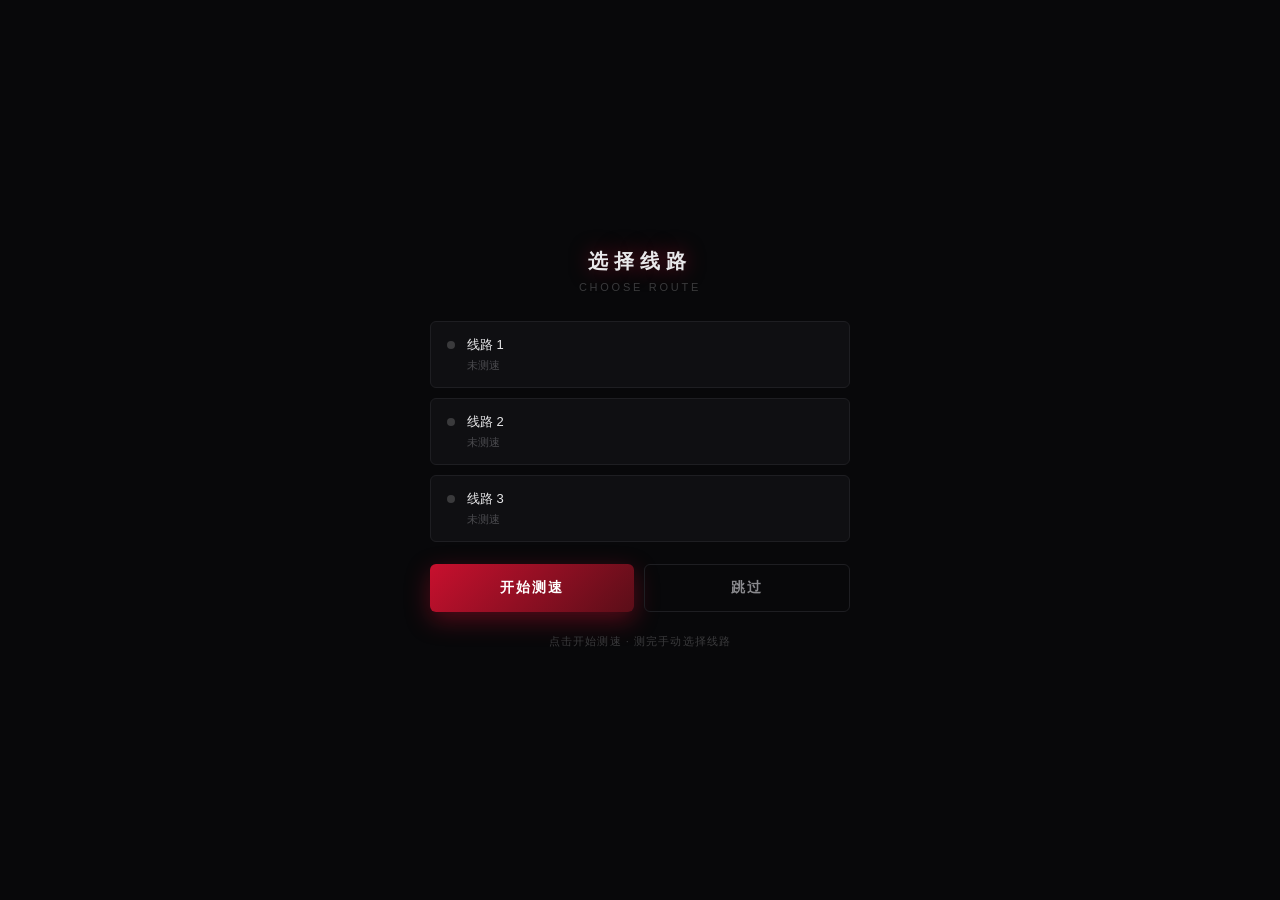
==== index.html @ bed987ab "fix: 免责声明支持不再提示" ====
<!DOCTYPE html>
<html lang="zh-CN">
<head>
<meta charset="UTF-8">
<meta name="viewport" content="width=device-width, initial-scale=1.0, viewport-fit=cover">
<meta name="theme-color" content="#08080a">
<title>逃离程丽 · 选择线路</title>
<style>
*{margin:0;padding:0;box-sizing:border-box}
body{
  background:#08080a;color:#e8e8ea;
  font-family:-apple-system,"PingFang SC","Noto Sans SC",sans-serif;
  display:flex;align-items:center;justify-content:center;
  min-height:100vh;padding:24px;
}
.box{max-width:420px;width:100%}
h1{
  font-size:20px;font-weight:900;letter-spacing:.3em;
  color:#e8e8ea;margin:0 0 6px;text-align:center;
  text-shadow:0 0 20px rgba(200,16,46,.5);
}
.sub{font-size:11px;color:#3a3a3c;letter-spacing:.25em;margin:0 0 28px;text-align:center}
.row{
  display:flex;align-items:flex-start;gap:12px;
  margin:10px 0;padding:14px 16px;
  background:#0f0f12;border:1px solid #1e1e22;border-radius:6px;
  cursor:pointer;transition:border-color .25s,background .25s;
}
.row:hover{border-color:rgba(200,16,46,.5);background:#150608}
.row.best{border-color:#2f8f5b;background:rgba(47,143,91,.08)}
.row.bad{opacity:.4}
.dot{width:8px;height:8px;border-radius:50%;background:#3a3a3c;flex:none;margin-top:5px;transition:background .3s}
.dot.ok{background:#2f8f5b;box-shadow:0 0 8px rgba(47,143,91,.6)}
.dot.bad{background:#c8102e}
.dot.test{background:#c8102e;animation:blink .5s infinite}
@keyframes blink{50%{opacity:.2}}
.name{flex:1;text-align:left;font-size:13px;color:#e8e8ea}
.meta{font-size:11px;color:#4a4a4e;margin-top:4px;font-variant-numeric:tabular-nums}
.acts{display:flex;gap:10px;margin-top:22px}
button{
  flex:1;padding:14px;border-radius:6px;
  font-size:14px;font-weight:800;letter-spacing:.15em;
  cursor:pointer;border:none;transition:all .2s;
}
#btnTest{
  background:linear-gradient(135deg,#c8102e,#5a0e18);
  color:#fff;box-shadow:0 8px 24px rgba(200,16,46,.4);
}
#btnTest:disabled{opacity:.4;cursor:not-allowed}
#btnSkip{
  background:transparent;color:#8a8a8e;
  border:1px solid #1e1e22;
}
.tip{
  margin-top:20px;font-size:11px;color:#3a3a3c;
  text-align:center;letter-spacing:.1em;line-height:1.8;
}
</style>
</head>
<body>
<div class="box">
  <h1>选择线路</h1>
  <p class="sub">CHOOSE ROUTE</p>
  <div id="list">
    <div class="row" data-idx="0">
      <span class="dot"></span>
      <div style="flex:1">
        <div class="name">线路 1</div>
        <div class="meta">未测速</div>
      </div>
    </div>
    <div class="row" data-idx="1">
      <span class="dot"></span>
      <div style="flex:1">
        <div class="name">线路 2</div>
        <div class="meta">未测速</div>
      </div>
    </div>
    <div class="row" data-idx="2">
      <span class="dot"></span>
      <div style="flex:1">
        <div class="name">线路 3</div>
        <div class="meta">未测速</div>
      </div>
    </div>
  </div>

  <div class="acts">
    <button id="btnTest">开始测速</button>
    <button id="btnSkip">跳过</button>
  </div>

  <p class="tip">点击开始测速 · 测完手动选择线路</p>
</div>

<script>
(function(){
  var TARGETS = [
    { name: "线路 1", url: "https://chengli.dpdns.org" },
    { name: "线路 2", url: "https://escape-chengli.pages.dev" },
    { name: "线路 3", url: "https://692265791.github.io/escape-chengli" }
  ];

  /* 已选过直接跳 */
  try {
    var p = new URLSearchParams(location.search);
    if (p.get("direct") === "1"){ location.replace("home.html"); return; }
  } catch(e){}

  var rows = document.querySelectorAll(".row");
  var btnTest = document.getElementById("btnTest");
  var btnSkip = document.getElementById("btnSkip");

  /* 点行跳转 */
  rows.forEach(function(row){
    row.addEventListener("click", function(){
      var idx = parseInt(row.dataset.idx, 10);
      var t = TARGETS[idx];
      if (t) go(t.url);
    });
  });

  function go(url){
    url += (url.indexOf("?") === -1 ? "?" : "&") + "direct=1";
    location.replace(url);
  }

  btnSkip.addEventListener("click", function(){
    go(TARGETS[0].url);
  });

  /* 单次测速：用 favicon 加载时间 */
  function ping(t, i, cb){
    var start = Date.now();
    var img = new Image();
    var fin = false;
    function done_(ok){
      if (fin) return; fin = true;
      var ms = Date.now() - start;
      cb(ok ? ms : 99999);
    }
    img.onload = function(){ done_(true); };
    img.onerror = function(){ done_(true); };   /* 能连上就算成功 */
    setTimeout(function(){ done_(false); }, 4000);
    img.src = t.url + "/favicon.ico?t=" + Date.now() + "_" + i;
  }

  btnTest.addEventListener("click", function(){
    btnTest.disabled = true;
    btnTest.textContent = "测速中…";

    rows.forEach(function(row){
      row.classList.remove("best", "bad");
      row.querySelector(".dot").className = "dot test";
      row.querySelector(".meta").textContent = "测速中…";
    });

    var results = [];
    var done = 0;
    var bestMs = 99999;
    var bestIdx = -1;

    TARGETS.forEach(function(t, i){
      ping(t, i, function(ms){
        results.push({ idx: i, ms: ms });
        done++;
        var row = rows[i];
        var dot = row.querySelector(".dot");
        var meta = row.querySelector(".meta");

        if (ms >= 99999){
          dot.className = "dot bad";
          meta.textContent = "超时";
          row.classList.add("bad");
        } else {
          dot.className = "dot ok";
          meta.textContent = ms + " ms";
          if (ms < bestMs){ bestMs = ms; bestIdx = i; }
        }

        if (done === TARGETS.length){
          if (bestIdx >= 0){
            rows[bestIdx].classList.add("best");
            btnTest.textContent = "去 " + TARGETS[bestIdx].name;
            btnTest.disabled = false;
            btnTest.onclick = function(){ go(TARGETS[bestIdx].url); };
          } else {
            btnTest.textContent = "全部超时";
            btnTest.disabled = false;
            btnTest.onclick = function(){ go(TARGETS[0].url); };
          }
        }
      });
    });
  });
})();
</script>
<script>
(function(){
  var btn = document.getElementById("btnStart");
  if (!btn) return;
  btn.addEventListener("click", function(e){
    e.preventDefault();
    var skip = false;
    try { skip = localStorage.getItem("ec_skip_disclaimer") === "1"; } catch(e){}
    if (skip) location.href = "loading.html?ch=ch1";
    else location.href = "disclaimer.html";
  });
})();
</script>

</body>
</html>
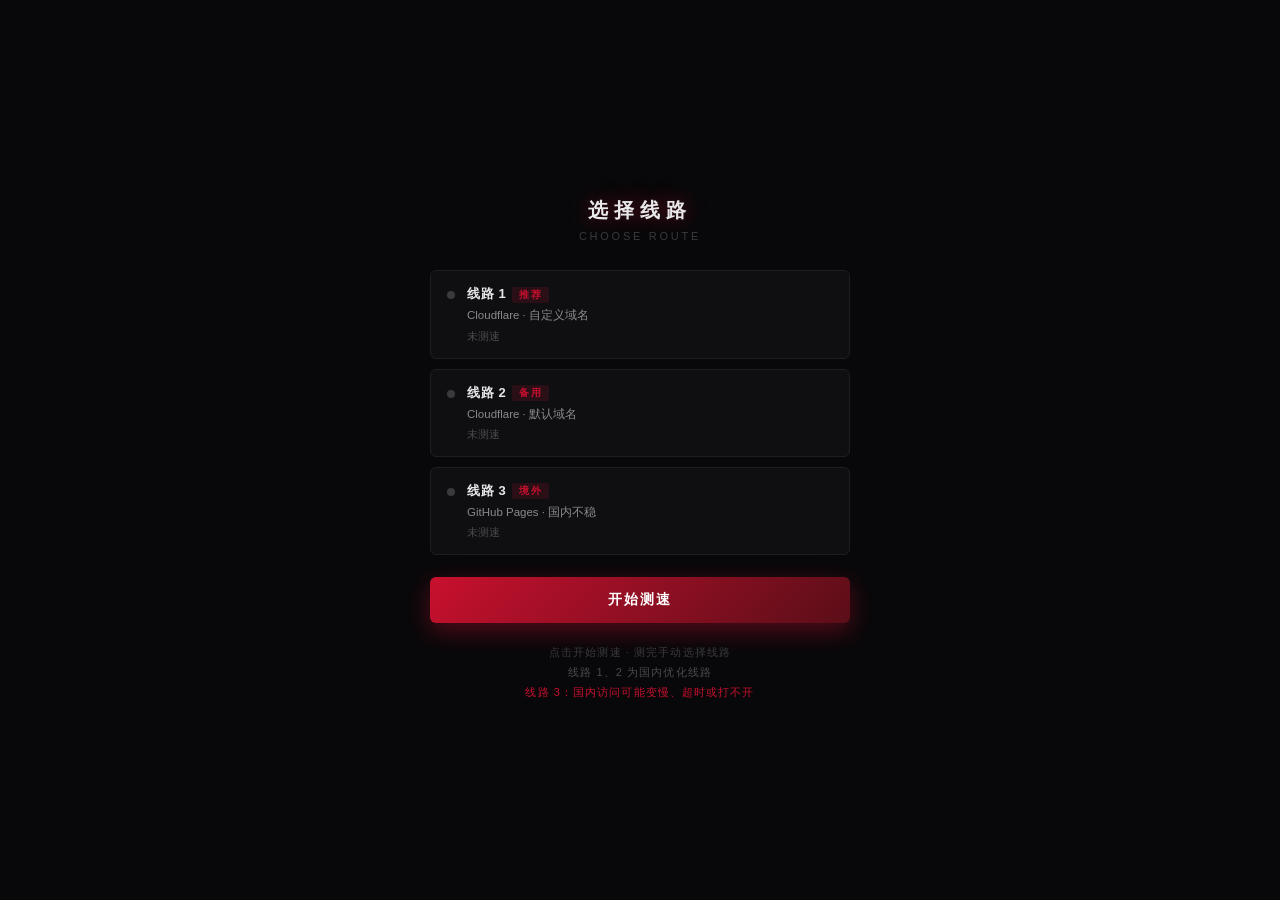
==== commit 3cfcc694: "v3.0: 第十章 + 弹力球 + 主页重构 + 调试面板" ====
--- a/index.html
+++ b/index.html
@@ -2,6 +2,8 @@
 <html lang="zh-CN">
 <head>
 <meta charset="UTF-8">
+<meta name="color-scheme" content="dark only">
+<meta name="theme-color" content="#08080a">
 <meta name="viewport" content="width=device-width, initial-scale=1.0, viewport-fit=cover">
 <meta name="theme-color" content="#08080a">
 <title>逃离程丽 · 选择线路</title>
@@ -28,14 +30,21 @@
 }
 .row:hover{border-color:rgba(200,16,46,.5);background:#150608}
 .row.best{border-color:#2f8f5b;background:rgba(47,143,91,.08)}
-.row.bad{opacity:.4}
-.dot{width:8px;height:8px;border-radius:50%;background:#3a3a3c;flex:none;margin-top:5px;transition:background .3s}
+.row.bad{opacity:.5}
+.dot{width:8px;height:8px;border-radius:50%;background:#3a3a3c;flex:none;margin-top:6px;transition:background .3s}
 .dot.ok{background:#2f8f5b;box-shadow:0 0 8px rgba(47,143,91,.6)}
 .dot.bad{background:#c8102e}
 .dot.test{background:#c8102e;animation:blink .5s infinite}
 @keyframes blink{50%{opacity:.2}}
-.name{flex:1;text-align:left;font-size:13px;color:#e8e8ea}
+.name{font-size:13px;color:#e8e8ea;font-weight:700;letter-spacing:.05em}
+.desc{font-size:11.5px;color:#8a8a8e;margin-top:4px;line-height:1.5}
 .meta{font-size:11px;color:#4a4a4e;margin-top:4px;font-variant-numeric:tabular-nums}
+.tag{
+  display:inline-block;font-size:10px;font-weight:800;
+  padding:1px 7px;border-radius:2px;letter-spacing:.15em;
+  background:rgba(200,16,46,.15);color:#c8102e;
+  margin-left:6px;vertical-align:middle;
+}
 .acts{display:flex;gap:10px;margin-top:22px}
 button{
   flex:1;padding:14px;border-radius:6px;
@@ -47,10 +56,6 @@
   color:#fff;box-shadow:0 8px 24px rgba(200,16,46,.4);
 }
 #btnTest:disabled{opacity:.4;cursor:not-allowed}
-#btnSkip{
-  background:transparent;color:#8a8a8e;
-  border:1px solid #1e1e22;
-}
 .tip{
   margin-top:20px;font-size:11px;color:#3a3a3c;
   text-align:center;letter-spacing:.1em;line-height:1.8;
@@ -61,25 +66,29 @@
 <div class="box">
   <h1>选择线路</h1>
   <p class="sub">CHOOSE ROUTE</p>
+
   <div id="list">
     <div class="row" data-idx="0">
       <span class="dot"></span>
       <div style="flex:1">
-        <div class="name">线路 1</div>
+        <div class="name">线路 1<span class="tag">推荐</span></div>
+        <div class="desc">Cloudflare · 自定义域名</div>
         <div class="meta">未测速</div>
       </div>
     </div>
     <div class="row" data-idx="1">
       <span class="dot"></span>
       <div style="flex:1">
-        <div class="name">线路 2</div>
+        <div class="name">线路 2<span class="tag">备用</span></div>
+        <div class="desc">Cloudflare · 默认域名</div>
         <div class="meta">未测速</div>
       </div>
     </div>
     <div class="row" data-idx="2">
       <span class="dot"></span>
       <div style="flex:1">
-        <div class="name">线路 3</div>
+        <div class="name">线路 3<span class="tag">境外</span></div>
+        <div class="desc">GitHub Pages · 国内不稳</div>
         <div class="meta">未测速</div>
       </div>
     </div>
@@ -87,10 +96,13 @@
 
   <div class="acts">
     <button id="btnTest">开始测速</button>
-    <button id="btnSkip">跳过</button>
   </div>
 
-  <p class="tip">点击开始测速 · 测完手动选择线路</p>
+  <p class="tip">
+    点击开始测速 · 测完手动选择线路<br>
+    <span style="color:#4a4a4e">线路 1、2 为国内优化线路</span><br>
+    <span style="color:#c8102e">线路 3：国内访问可能变慢、超时或打不开</span>
+  </p>
 </div>
 
 <script>
@@ -109,7 +121,6 @@
 
   var rows = document.querySelectorAll(".row");
   var btnTest = document.getElementById("btnTest");
-  var btnSkip = document.getElementById("btnSkip");
 
   /* 点行跳转 */
   rows.forEach(function(row){
@@ -125,22 +136,17 @@
     location.replace(url);
   }
 
-  btnSkip.addEventListener("click", function(){
-    go(TARGETS[0].url);
-  });
-
-  /* 单次测速：用 favicon 加载时间 */
+  /* 单次测速：favicon 加载时间 */
   function ping(t, i, cb){
     var start = Date.now();
     var img = new Image();
     var fin = false;
     function done_(ok){
       if (fin) return; fin = true;
-      var ms = Date.now() - start;
-      cb(ok ? ms : 99999);
+      cb(ok ? (Date.now() - start) : 99999);
     }
     img.onload = function(){ done_(true); };
-    img.onerror = function(){ done_(true); };   /* 能连上就算成功 */
+    img.onerror = function(){ done_(true); };
     setTimeout(function(){ done_(false); }, 4000);
     img.src = t.url + "/favicon.ico?t=" + Date.now() + "_" + i;
   }
@@ -155,14 +161,26 @@
       row.querySelector(".meta").textContent = "测速中…";
     });
 
-    var results = [];
     var done = 0;
     var bestMs = 99999;
     var bestIdx = -1;
 
+    function checkDone(){
+      if (done < TARGETS.length) return;
+      if (bestIdx >= 0){
+        rows[bestIdx].classList.add("best");
+        btnTest.textContent = "去 " + TARGETS[bestIdx].name;
+        btnTest.disabled = false;
+        btnTest.onclick = function(){ go(TARGETS[bestIdx].url); };
+      } else {
+        btnTest.textContent = "全部超时";
+        btnTest.disabled = false;
+        btnTest.onclick = function(){ go(TARGETS[0].url); };
+      }
+    }
+
     TARGETS.forEach(function(t, i){
       ping(t, i, function(ms){
-        results.push({ idx: i, ms: ms });
         done++;
         var row = rows[i];
         var dot = row.querySelector(".dot");
@@ -175,39 +193,14 @@
         } else {
           dot.className = "dot ok";
           meta.textContent = ms + " ms";
-          if (ms < bestMs){ bestMs = ms; bestIdx = i; }
+          /* 线路 3 不参与推荐 */
+          if (i !== 2 && ms < bestMs){ bestMs = ms; bestIdx = i; }
         }
-
-        if (done === TARGETS.length){
-          if (bestIdx >= 0){
-            rows[bestIdx].classList.add("best");
-            btnTest.textContent = "去 " + TARGETS[bestIdx].name;
-            btnTest.disabled = false;
-            btnTest.onclick = function(){ go(TARGETS[bestIdx].url); };
-          } else {
-            btnTest.textContent = "全部超时";
-            btnTest.disabled = false;
-            btnTest.onclick = function(){ go(TARGETS[0].url); };
-          }
-        }
+        checkDone();
       });
     });
   });
 })();
 </script>
-<script>
-(function(){
-  var btn = document.getElementById("btnStart");
-  if (!btn) return;
-  btn.addEventListener("click", function(e){
-    e.preventDefault();
-    var skip = false;
-    try { skip = localStorage.getItem("ec_skip_disclaimer") === "1"; } catch(e){}
-    if (skip) location.href = "loading.html?ch=ch1";
-    else location.href = "disclaimer.html";
-  });
-})();
-</script>
-
 </body>
 </html>
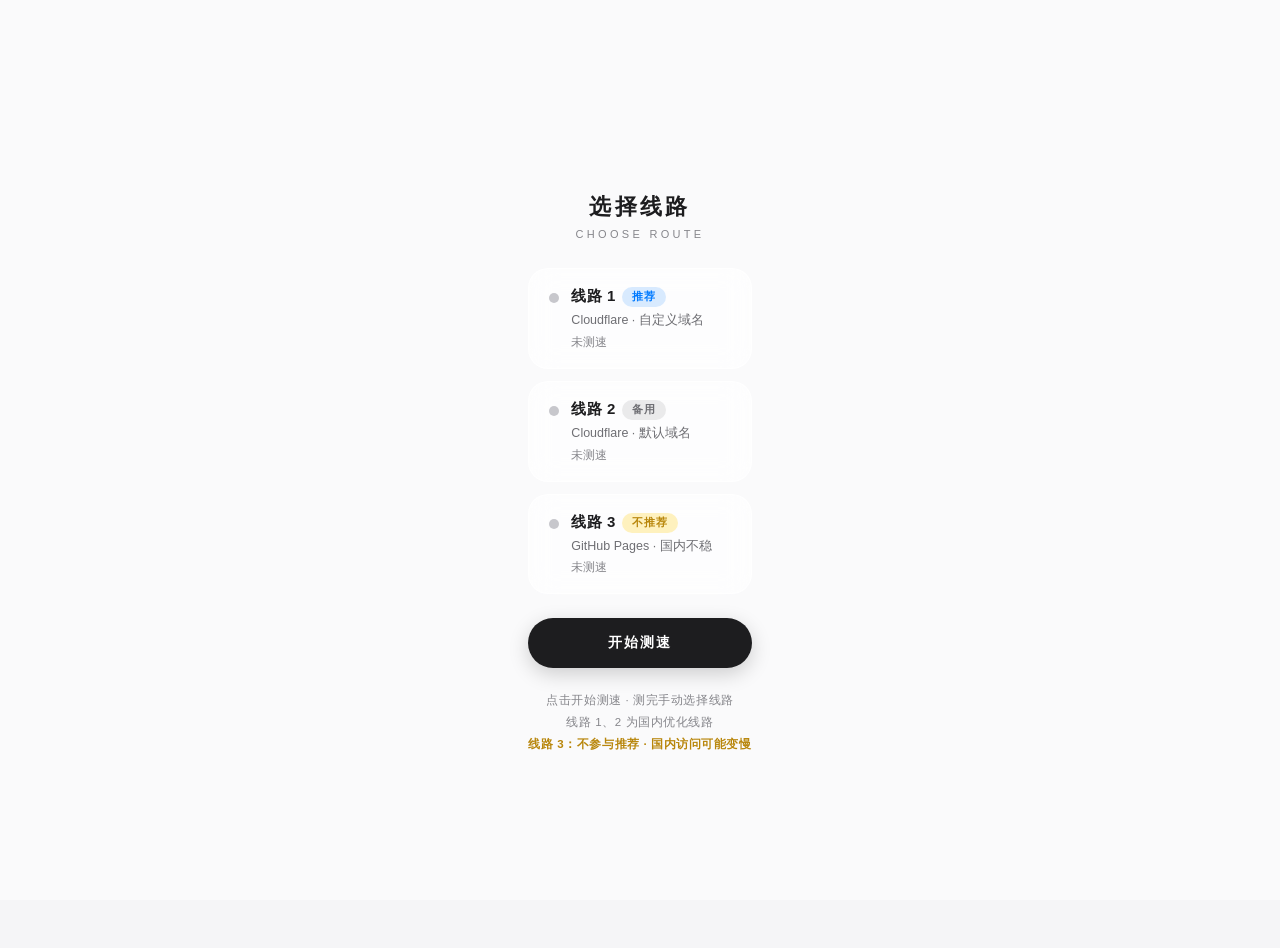
==== commit f3063793: "feat: 测速页二次元化 + 线路3不参与推荐 + 标签黄色" ====
--- a/index.html
+++ b/index.html
@@ -2,63 +2,128 @@
 <html lang="zh-CN">
 <head>
 <meta charset="UTF-8">
-<meta name="color-scheme" content="dark only">
-<meta name="theme-color" content="#08080a">
+<meta name="theme-color" content="#f5f5f7">
 <meta name="viewport" content="width=device-width, initial-scale=1.0, viewport-fit=cover">
-<meta name="theme-color" content="#08080a">
 <title>逃离程丽 · 选择线路</title>
 <style>
-*{margin:0;padding:0;box-sizing:border-box}
-body{
-  background:#08080a;color:#e8e8ea;
+*{margin:0;padding:0;box-sizing:border-box;-webkit-tap-highlight-color:transparent!important}
+html,body{
+  background:#f5f5f7;color:#1d1d1f;
   font-family:-apple-system,"PingFang SC","Noto Sans SC",sans-serif;
   display:flex;align-items:center;justify-content:center;
   min-height:100vh;padding:24px;
-}
-.box{max-width:420px;width:100%}
+  -webkit-tap-highlight-color:transparent!important;
+}
+/* 二次元壁纸层 */
+body::before{
+  content:"";position:fixed;inset:0;z-index:0;
+  background-image:var(--anime-bg, none);
+  background-size:cover;background-position:center;
+  background-attachment:fixed;
+}
+body::after{
+  content:"";position:fixed;inset:0;z-index:0;pointer-events:none;
+  background:rgba(255,255,255,.55);
+}
+
+.box{
+  position:relative;z-index:2;
+  max-width:420px;width:100%;
+}
+
 h1{
-  font-size:20px;font-weight:900;letter-spacing:.3em;
-  color:#e8e8ea;margin:0 0 6px;text-align:center;
-  text-shadow:0 0 20px rgba(200,16,46,.5);
-}
-.sub{font-size:11px;color:#3a3a3c;letter-spacing:.25em;margin:0 0 28px;text-align:center}
+  font-size:22px;font-weight:800;letter-spacing:.15em;
+  color:#1d1d1f;margin:0 0 6px;text-align:center;
+  text-shadow:0 2px 12px rgba(255,255,255,.8);
+}
+.sub{
+  font-size:11px;color:#86868b;letter-spacing:.3em;
+  margin:0 0 28px;text-align:center;
+}
+
 .row{
   display:flex;align-items:flex-start;gap:12px;
-  margin:10px 0;padding:14px 16px;
-  background:#0f0f12;border:1px solid #1e1e22;border-radius:6px;
-  cursor:pointer;transition:border-color .25s,background .25s;
-}
-.row:hover{border-color:rgba(200,16,46,.5);background:#150608}
-.row.best{border-color:#2f8f5b;background:rgba(47,143,91,.08)}
+  margin:12px 0;padding:18px 20px;
+  background:rgba(255,255,255,.65);
+  border:1px solid rgba(255,255,255,.7);
+  border-radius:20px;
+  backdrop-filter:blur(14px) saturate(160%);
+  -webkit-backdrop-filter:blur(14px) saturate(160%);
+  cursor:pointer;
+  transition:transform .25s cubic-bezier(.16,1,.3,1),
+             border-color .25s, background .25s, box-shadow .25s;
+}
+.row:hover{
+  border-color:rgba(255,255,255,.9);
+  background:rgba(255,255,255,.8);
+  transform:translateY(-3px);
+  box-shadow:0 10px 30px rgba(0,0,0,.08);
+}
+.row.best{
+  border-color:#34c759;
+  background:rgba(52,199,89,.12);
+}
 .row.bad{opacity:.5}
-.dot{width:8px;height:8px;border-radius:50%;background:#3a3a3c;flex:none;margin-top:6px;transition:background .3s}
-.dot.ok{background:#2f8f5b;box-shadow:0 0 8px rgba(47,143,91,.6)}
-.dot.bad{background:#c8102e}
-.dot.test{background:#c8102e;animation:blink .5s infinite}
+
+/* 状态点 */
+.dot{
+  width:10px;height:10px;border-radius:50%;
+  background:#c7c7cc;flex:none;margin-top:6px;
+  transition:background .3s;
+}
+.dot.ok{background:#34c759;box-shadow:0 0 10px rgba(52,199,89,.6)}
+.dot.bad{background:#ff3b30}
+.dot.test{background:#ff9500;animation:blink .5s infinite}
 @keyframes blink{50%{opacity:.2}}
-.name{font-size:13px;color:#e8e8ea;font-weight:700;letter-spacing:.05em}
-.desc{font-size:11.5px;color:#8a8a8e;margin-top:4px;line-height:1.5}
-.meta{font-size:11px;color:#4a4a4e;margin-top:4px;font-variant-numeric:tabular-nums}
+
+.name{
+  font-size:15px;color:#1d1d1f;font-weight:700;
+  letter-spacing:.03em;
+}
+.desc{font-size:12.5px;color:#6e6e73;margin-top:4px;line-height:1.5}
+.meta{font-size:11.5px;color:#86868b;margin-top:5px;font-variant-numeric:tabular-nums}
+
+/* 标签 */
 .tag{
-  display:inline-block;font-size:10px;font-weight:800;
-  padding:1px 7px;border-radius:2px;letter-spacing:.15em;
-  background:rgba(200,16,46,.15);color:#c8102e;
+  display:inline-block;font-size:10.5px;font-weight:800;
+  padding:3px 10px;border-radius:999px;
+  letter-spacing:.12em;
   margin-left:6px;vertical-align:middle;
 }
-.acts{display:flex;gap:10px;margin-top:22px}
+.tag-blue{background:rgba(0,122,255,.15);color:#007aff}
+.tag-gray{background:rgba(120,120,128,.15);color:#6e6e73}
+.tag-yellow{background:rgba(255,204,0,.25);color:#b8860b}
+
+.acts{display:flex;gap:10px;margin-top:24px}
 button{
-  flex:1;padding:14px;border-radius:6px;
-  font-size:14px;font-weight:800;letter-spacing:.15em;
+  flex:1;padding:16px;border-radius:999px;
+  font-size:14px;font-weight:700;letter-spacing:.15em;
   cursor:pointer;border:none;transition:all .2s;
 }
 #btnTest{
-  background:linear-gradient(135deg,#c8102e,#5a0e18);
-  color:#fff;box-shadow:0 8px 24px rgba(200,16,46,.4);
+  background:#1d1d1f;color:#fff;
+  box-shadow:0 6px 20px rgba(0,0,0,.18);
+}
+#btnTest:hover:not(:disabled){
+  background:#333;
+  transform:translateY(-2px);
+  box-shadow:0 10px 28px rgba(0,0,0,.22);
 }
 #btnTest:disabled{opacity:.4;cursor:not-allowed}
+
 .tip{
-  margin-top:20px;font-size:11px;color:#3a3a3c;
-  text-align:center;letter-spacing:.1em;line-height:1.8;
+  margin-top:22px;font-size:11.5px;color:#86868b;
+  text-align:center;letter-spacing:.05em;line-height:1.9;
+}
+.tip .warn{color:#b8860b;font-weight:700}
+
+/* 低端机 / 小屏：关毛玻璃 */
+@media (max-width: 480px), (prefers-reduced-motion: reduce){
+  .row{
+    backdrop-filter:none;
+    -webkit-backdrop-filter:none;
+    background:rgba(255,255,255,.9);
+  }
 }
 </style>
 </head>
@@ -71,7 +136,7 @@
     <div class="row" data-idx="0">
       <span class="dot"></span>
       <div style="flex:1">
-        <div class="name">线路 1<span class="tag">推荐</span></div>
+        <div class="name">线路 1<span class="tag tag-blue">推荐</span></div>
         <div class="desc">Cloudflare · 自定义域名</div>
         <div class="meta">未测速</div>
       </div>
@@ -79,7 +144,7 @@
     <div class="row" data-idx="1">
       <span class="dot"></span>
       <div style="flex:1">
-        <div class="name">线路 2<span class="tag">备用</span></div>
+        <div class="name">线路 2<span class="tag tag-gray">备用</span></div>
         <div class="desc">Cloudflare · 默认域名</div>
         <div class="meta">未测速</div>
       </div>
@@ -87,7 +152,7 @@
     <div class="row" data-idx="2">
       <span class="dot"></span>
       <div style="flex:1">
-        <div class="name">线路 3<span class="tag">境外</span></div>
+        <div class="name">线路 3<span class="tag tag-yellow">不推荐</span></div>
         <div class="desc">GitHub Pages · 国内不稳</div>
         <div class="meta">未测速</div>
       </div>
@@ -100,13 +165,18 @@
 
   <p class="tip">
     点击开始测速 · 测完手动选择线路<br>
-    <span style="color:#4a4a4e">线路 1、2 为国内优化线路</span><br>
-    <span style="color:#c8102e">线路 3：国内访问可能变慢、超时或打不开</span>
+    线路 1、2 为国内优化线路<br>
+    <span class="warn">线路 3：不参与推荐 · 国内访问可能变慢</span>
   </p>
 </div>
 
 <script>
 (function(){
+  /* 随机二次元壁纸 */
+  var base = (window.innerWidth > window.innerHeight) ? "https://t.alcy.cc/pc" : "https://t.alcy.cc/mp";
+  var wallpaper = base + "?t=" + Date.now() + "_" + Math.random();
+  document.documentElement.style.setProperty("--anime-bg", "url('" + wallpaper + "')");
+
   var TARGETS = [
     { name: "线路 1", url: "https://chengli.dpdns.org" },
     { name: "线路 2", url: "https://escape-chengli.pages.dev" },
@@ -136,19 +206,29 @@
     location.replace(url);
   }
 
-  /* 单次测速：favicon 加载时间 */
+  /* 测速：用 <img> 加载小图 */
+  var TEST_IMG = "/static/test-speed.png";
+
   function ping(t, i, cb){
     var start = Date.now();
     var img = new Image();
     var fin = false;
-    function done_(ok){
+    var timer = setTimeout(function(){
       if (fin) return; fin = true;
-      cb(ok ? (Date.now() - start) : 99999);
-    }
-    img.onload = function(){ done_(true); };
-    img.onerror = function(){ done_(true); };
-    setTimeout(function(){ done_(false); }, 4000);
-    img.src = t.url + "/favicon.ico?t=" + Date.now() + "_" + i;
+      cb({ ok: false, ms: 99999 });
+    }, 8000);
+
+    img.onload = function(){
+      if (fin) return; fin = true;
+      clearTimeout(timer);
+      cb({ ok: true, ms: Date.now() - start });
+    };
+    img.onerror = function(){
+      if (fin) return; fin = true;
+      clearTimeout(timer);
+      cb({ ok: false, ms: 99999 });
+    };
+    img.src = t.url + encodeURI(TEST_IMG) + "?t=" + Date.now() + "_" + i;
   }
 
   btnTest.addEventListener("click", function(){
@@ -180,21 +260,21 @@
     }
 
     TARGETS.forEach(function(t, i){
-      ping(t, i, function(ms){
+      ping(t, i, function(r){
         done++;
         var row = rows[i];
         var dot = row.querySelector(".dot");
         var meta = row.querySelector(".meta");
 
-        if (ms >= 99999){
+        if (!r.ok){
           dot.className = "dot bad";
           meta.textContent = "超时";
           row.classList.add("bad");
         } else {
           dot.className = "dot ok";
-          meta.textContent = ms + " ms";
-          /* 线路 3 不参与推荐 */
-          if (i !== 2 && ms < bestMs){ bestMs = ms; bestIdx = i; }
+          meta.textContent = r.ms + " ms";
+          /* ⭐ 线路 3（i===2）不参与推荐 */
+          if (i !== 2 && r.ms < bestMs){ bestMs = r.ms; bestIdx = i; }
         }
         checkDone();
       });
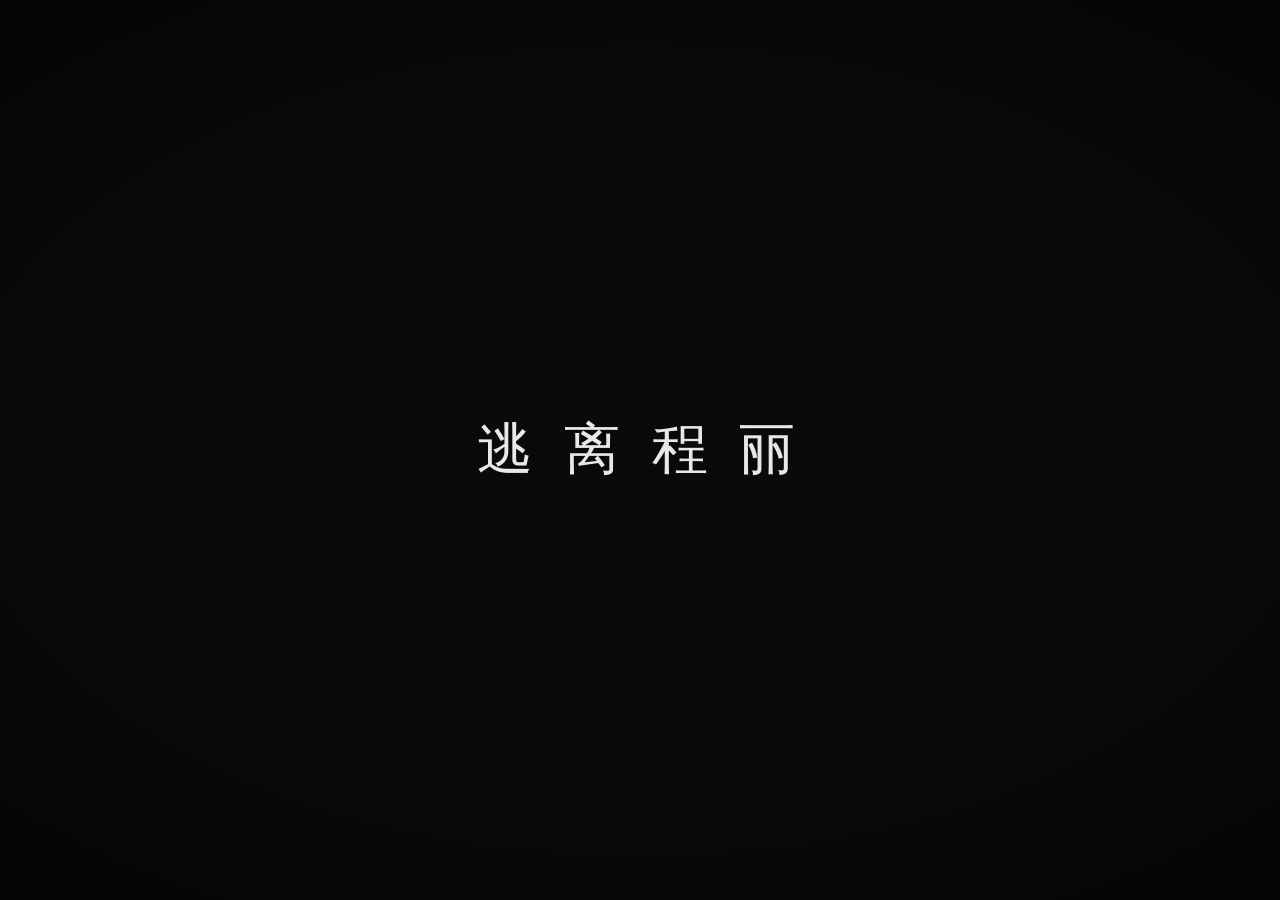
==== commit 40186222: "v4.0: 重构 UI + 作弊功能重做 【UI 重构】 - 全站改极简白黑风（去掉恐怖暗红调） - 主页 home.html：去除二次元壁纸，固定极简背景 - 游戏页 game.html：对话框、顶" ====
--- a/index.html
+++ b/index.html
@@ -2,285 +2,184 @@
 <html lang="zh-CN">
 <head>
 <meta charset="UTF-8">
-<meta name="theme-color" content="#f5f5f7">
+<meta name="theme-color" content="#0d0d0d">
 <meta name="viewport" content="width=device-width, initial-scale=1.0, viewport-fit=cover">
-<title>逃离程丽 · 选择线路</title>
+<meta http-equiv="Cache-Control" content="no-cache, no-store, must-revalidate">
+<title>逃离 程丽</title>
 <style>
 *{margin:0;padding:0;box-sizing:border-box;-webkit-tap-highlight-color:transparent!important}
 html,body{
-  background:#f5f5f7;color:#1d1d1f;
-  font-family:-apple-system,"PingFang SC","Noto Sans SC",sans-serif;
-  display:flex;align-items:center;justify-content:center;
-  min-height:100vh;padding:24px;
-  -webkit-tap-highlight-color:transparent!important;
+  background:#0a0a0a;color:#e8e8e8;
+  font-family:-apple-system,BlinkMacSystemFont,"PingFang SC","Microsoft YaHei","Noto Sans SC",sans-serif;
+  min-height:100vh;overflow:hidden;
+  -webkit-font-smoothing:antialiased;
 }
-/* 二次元壁纸层 */
-body::before{
-  content:"";position:fixed;inset:0;z-index:0;
-  background-image:var(--anime-bg, none);
-  background-size:cover;background-position:center;
-  background-attachment:fixed;
+.layer{position:fixed;inset:0;display:flex;align-items:center;justify-content:center;transition:opacity 1s cubic-bezier(.4,0,.2,1)}
+
+/* 扫描线 + 暗角 */
+.crt{position:fixed;inset:0;pointer-events:none;z-index:1}
+.crt::before{
+  content:"";position:absolute;inset:0;
+  background:repeating-linear-gradient(0deg,rgba(0,0,0,.35) 0px,rgba(0,0,0,.35) 1px,transparent 1px,transparent 5px);
+  opacity:.25;mix-blend-mode:multiply;
 }
-body::after{
-  content:"";position:fixed;inset:0;z-index:0;pointer-events:none;
-  background:rgba(255,255,255,.55);
+.crt::after{
+  content:"";position:absolute;inset:0;
+  background:radial-gradient(ellipse 95% 80% at 50% 50%,transparent 50%,rgba(0,0,0,.8) 100%);
 }
 
-.box{
-  position:relative;z-index:2;
-  max-width:420px;width:100%;
+/* 过场文字 */
+#intro{z-index:10}
+.intro-line{
+  position:absolute;text-align:center;padding:0 32px;
+  font-size:clamp(34px,9vw,56px);
+  font-weight:500;letter-spacing:.14em;
+  color:#e8e8e8;
+  opacity:0;transform:translateY(12px);
+  transition:opacity 1.4s cubic-bezier(.16,1,.3,1),transform 1.4s cubic-bezier(.16,1,.3,1);
+}
+.intro-line.show{opacity:1;transform:translateY(0)}
+.intro-line.out{opacity:0;transform:translateY(-8px)}
+.intro-line.small{
+  font-size:clamp(18px,5vw,26px);
+  font-weight:400;letter-spacing:.4em;
+  color:rgba(232,232,232,.8);
 }
 
-h1{
-  font-size:22px;font-weight:800;letter-spacing:.15em;
-  color:#1d1d1f;margin:0 0 6px;text-align:center;
-  text-shadow:0 2px 12px rgba(255,255,255,.8);
+/* 轻触进入 */
+#enter{z-index:20;opacity:0;pointer-events:none;transition:opacity 1.2s ease}
+#enter.show{opacity:1;pointer-events:auto;cursor:pointer}
+.enter-inner{text-align:center}
+.enter-text{
+  font-size:clamp(18px,5vw,24px);
+  letter-spacing:.5em;
+  color:rgba(232,232,232,.7);
+  animation:tapPulse 2s ease-in-out infinite;
 }
-.sub{
-  font-size:11px;color:#86868b;letter-spacing:.3em;
-  margin:0 0 28px;text-align:center;
+@keyframes tapPulse{
+  0%,100%{opacity:.55}
+  50%{opacity:1}
+}
+.enter-hint{
+  margin-top:16px;
+  font-size:13px;
+  letter-spacing:.3em;
+  color:rgba(232,232,232,.3);
 }
 
-.row{
-  display:flex;align-items:flex-start;gap:12px;
-  margin:12px 0;padding:18px 20px;
-  background:rgba(255,255,255,.65);
-  border:1px solid rgba(255,255,255,.7);
-  border-radius:20px;
-  backdrop-filter:blur(14px) saturate(160%);
-  -webkit-backdrop-filter:blur(14px) saturate(160%);
-  cursor:pointer;
-  transition:transform .25s cubic-bezier(.16,1,.3,1),
-             border-color .25s, background .25s, box-shadow .25s;
+/* 跳转淡出 */
+body.leaving{opacity:0;transition:opacity .6s ease}
+</style>
+
+<style>
+/* 新页面加载后，从 0 淡入到 1 */
+html {
+  opacity: 0;
+  transition: opacity .4s ease;
 }
-.row:hover{
-  border-color:rgba(255,255,255,.9);
-  background:rgba(255,255,255,.8);
-  transform:translateY(-3px);
-  box-shadow:0 10px 30px rgba(0,0,0,.08);
-}
-.row.best{
-  border-color:#34c759;
-  background:rgba(52,199,89,.12);
-}
-.row.bad{opacity:.5}
-
-/* 状态点 */
-.dot{
-  width:10px;height:10px;border-radius:50%;
-  background:#c7c7cc;flex:none;margin-top:6px;
-  transition:background .3s;
-}
-.dot.ok{background:#34c759;box-shadow:0 0 10px rgba(52,199,89,.6)}
-.dot.bad{background:#ff3b30}
-.dot.test{background:#ff9500;animation:blink .5s infinite}
-@keyframes blink{50%{opacity:.2}}
-
-.name{
-  font-size:15px;color:#1d1d1f;font-weight:700;
-  letter-spacing:.03em;
-}
-.desc{font-size:12.5px;color:#6e6e73;margin-top:4px;line-height:1.5}
-.meta{font-size:11.5px;color:#86868b;margin-top:5px;font-variant-numeric:tabular-nums}
-
-/* 标签 */
-.tag{
-  display:inline-block;font-size:10.5px;font-weight:800;
-  padding:3px 10px;border-radius:999px;
-  letter-spacing:.12em;
-  margin-left:6px;vertical-align:middle;
-}
-.tag-blue{background:rgba(0,122,255,.15);color:#007aff}
-.tag-gray{background:rgba(120,120,128,.15);color:#6e6e73}
-.tag-yellow{background:rgba(255,204,0,.25);color:#b8860b}
-
-.acts{display:flex;gap:10px;margin-top:24px}
-button{
-  flex:1;padding:16px;border-radius:999px;
-  font-size:14px;font-weight:700;letter-spacing:.15em;
-  cursor:pointer;border:none;transition:all .2s;
-}
-#btnTest{
-  background:#1d1d1f;color:#fff;
-  box-shadow:0 6px 20px rgba(0,0,0,.18);
-}
-#btnTest:hover:not(:disabled){
-  background:#333;
-  transform:translateY(-2px);
-  box-shadow:0 10px 28px rgba(0,0,0,.22);
-}
-#btnTest:disabled{opacity:.4;cursor:not-allowed}
-
-.tip{
-  margin-top:22px;font-size:11.5px;color:#86868b;
-  text-align:center;letter-spacing:.05em;line-height:1.9;
-}
-.tip .warn{color:#b8860b;font-weight:700}
-
-/* 低端机 / 小屏：关毛玻璃 */
-@media (max-width: 480px), (prefers-reduced-motion: reduce){
-  .row{
-    backdrop-filter:none;
-    -webkit-backdrop-filter:none;
-    background:rgba(255,255,255,.9);
-  }
+html.page-ready {
+  opacity: 1;
 }
 </style>
+<script>
+/* 页面一加载完，立刻淡入 */
+(function(){
+  function fadeIn(){
+    document.documentElement.classList.add("page-ready");
+  }
+  if (document.readyState === "loading") {
+    document.addEventListener("DOMContentLoaded", function(){
+      requestAnimationFrame(fadeIn);
+    });
+  } else {
+    requestAnimationFrame(fadeIn);
+  }
+})();
+</script>
+
+
+<script>
+/* 主动注销所有 Service Worker + 清缓存（确保永远最新） */
+if ("serviceWorker" in navigator) {
+  navigator.serviceWorker.getRegistrations().then(function(regs){
+    regs.forEach(function(r){ r.unregister(); });
+  });
+}
+if ("caches" in window) {
+  caches.keys().then(function(keys){
+    keys.forEach(function(k){ caches.delete(k); });
+  });
+}
+</script>
+
 </head>
 <body>
-<div class="box">
-  <h1>选择线路</h1>
-  <p class="sub">CHOOSE ROUTE</p>
 
-  <div id="list">
-    <div class="row" data-idx="0">
-      <span class="dot"></span>
-      <div style="flex:1">
-        <div class="name">线路 1<span class="tag tag-blue">推荐</span></div>
-        <div class="desc">Cloudflare · 自定义域名</div>
-        <div class="meta">未测速</div>
-      </div>
-    </div>
-    <div class="row" data-idx="1">
-      <span class="dot"></span>
-      <div style="flex:1">
-        <div class="name">线路 2<span class="tag tag-gray">备用</span></div>
-        <div class="desc">Cloudflare · 默认域名</div>
-        <div class="meta">未测速</div>
-      </div>
-    </div>
-    <div class="row" data-idx="2">
-      <span class="dot"></span>
-      <div style="flex:1">
-        <div class="name">线路 3<span class="tag tag-yellow">不推荐</span></div>
-        <div class="desc">GitHub Pages · 国内不稳</div>
-        <div class="meta">未测速</div>
-      </div>
-    </div>
+<div class="crt"></div>
+
+<!-- 阶段1：过场文字 -->
+<div class="layer" id="intro">
+  <div class="intro-line" id="t1">逃 离 程 丽</div>
+  <div class="intro-line small" id="t2">恐怖校园文字冒险</div>
+</div>
+
+<!-- 阶段2：轻触进入 -->
+<div class="layer" id="enter">
+  <div class="enter-inner">
+    <div class="enter-text">轻 触 进 入 主 页</div>
+    <div class="enter-hint">TAP TO ENTER</div>
   </div>
-
-  <div class="acts">
-    <button id="btnTest">开始测速</button>
-  </div>
-
-  <p class="tip">
-    点击开始测速 · 测完手动选择线路<br>
-    线路 1、2 为国内优化线路<br>
-    <span class="warn">线路 3：不参与推荐 · 国内访问可能变慢</span>
-  </p>
 </div>
 
 <script>
 (function(){
-  /* 随机二次元壁纸 */
-  var base = (window.innerWidth > window.innerHeight) ? "https://t.alcy.cc/pc" : "https://t.alcy.cc/mp";
-  var wallpaper = base + "?t=" + Date.now() + "_" + Math.random();
-  document.documentElement.style.setProperty("--anime-bg", "url('" + wallpaper + "')");
+  "use strict";
 
-  var TARGETS = [
-    { name: "线路 1", url: "https://chengli.dpdns.org" },
-    { name: "线路 2", url: "https://escape-chengli.pages.dev" },
-    { name: "线路 3", url: "https://692265791.github.io/escape-chengli" }
-  ];
+  function $(id){ return document.getElementById(id); }
 
-  /* 已选过直接跳 */
-  try {
-    var p = new URLSearchParams(location.search);
-    if (p.get("direct") === "1"){ location.replace("home.html"); return; }
-  } catch(e){}
+  function showLine(id, hold, done){
+    var el = $(id);
+    el.classList.remove("out");
+    el.classList.add("show");
+    setTimeout(function(){
+      el.classList.remove("show");
+      el.classList.add("out");
+      setTimeout(done, 1100);
+    }, hold);
+  }
 
-  var rows = document.querySelectorAll(".row");
-  var btnTest = document.getElementById("btnTest");
-
-  /* 点行跳转 */
-  rows.forEach(function(row){
-    row.addEventListener("click", function(){
-      var idx = parseInt(row.dataset.idx, 10);
-      var t = TARGETS[idx];
-      if (t) go(t.url);
+  /* 过场：两行文字，约 5 秒 */
+  showLine("t1", 1800, function(){
+    showLine("t2", 1600, function(){
+      setTimeout(function(){
+        $("intro").style.opacity = "0";
+        setTimeout(function(){
+          $("intro").style.display = "none";
+          $("enter").classList.add("show");
+        }, 800);
+      }, 300);
     });
   });
 
-  function go(url){
-    url += (url.indexOf("?") === -1 ? "?" : "&") + "direct=1";
-    location.replace(url);
+  /* 轻触进入 */
+  var entered = false;
+  function goHome(){
+    if (entered) return;
+    entered = true;
+    document.body.classList.add("leaving");
+    setTimeout(function(){ location.href = "home.html"; }, 650);
   }
 
-  /* 测速：用 <img> 加载小图 */
-  var TEST_IMG = "/static/test-speed.png";
+  $("enter").addEventListener("click", goHome);
+  $("enter").addEventListener("touchend", function(e){
+    e.preventDefault();
+    goHome();
+  }, { passive: false });
 
-  function ping(t, i, cb){
-    var start = Date.now();
-    var img = new Image();
-    var fin = false;
-    var timer = setTimeout(function(){
-      if (fin) return; fin = true;
-      cb({ ok: false, ms: 99999 });
-    }, 8000);
-
-    img.onload = function(){
-      if (fin) return; fin = true;
-      clearTimeout(timer);
-      cb({ ok: true, ms: Date.now() - start });
-    };
-    img.onerror = function(){
-      if (fin) return; fin = true;
-      clearTimeout(timer);
-      cb({ ok: false, ms: 99999 });
-    };
-    img.src = t.url + encodeURI(TEST_IMG) + "?t=" + Date.now() + "_" + i;
-  }
-
-  btnTest.addEventListener("click", function(){
-    btnTest.disabled = true;
-    btnTest.textContent = "测速中…";
-
-    rows.forEach(function(row){
-      row.classList.remove("best", "bad");
-      row.querySelector(".dot").className = "dot test";
-      row.querySelector(".meta").textContent = "测速中…";
-    });
-
-    var done = 0;
-    var bestMs = 99999;
-    var bestIdx = -1;
-
-    function checkDone(){
-      if (done < TARGETS.length) return;
-      if (bestIdx >= 0){
-        rows[bestIdx].classList.add("best");
-        btnTest.textContent = "去 " + TARGETS[bestIdx].name;
-        btnTest.disabled = false;
-        btnTest.onclick = function(){ go(TARGETS[bestIdx].url); };
-      } else {
-        btnTest.textContent = "全部超时";
-        btnTest.disabled = false;
-        btnTest.onclick = function(){ go(TARGETS[0].url); };
-      }
-    }
-
-    TARGETS.forEach(function(t, i){
-      ping(t, i, function(r){
-        done++;
-        var row = rows[i];
-        var dot = row.querySelector(".dot");
-        var meta = row.querySelector(".meta");
-
-        if (!r.ok){
-          dot.className = "dot bad";
-          meta.textContent = "超时";
-          row.classList.add("bad");
-        } else {
-          dot.className = "dot ok";
-          meta.textContent = r.ms + " ms";
-          /* ⭐ 线路 3（i===2）不参与推荐 */
-          if (i !== 2 && r.ms < bestMs){ bestMs = r.ms; bestIdx = i; }
-        }
-        checkDone();
-      });
-    });
-  });
 })();
 </script>
+
+
+
 </body>
 </html>
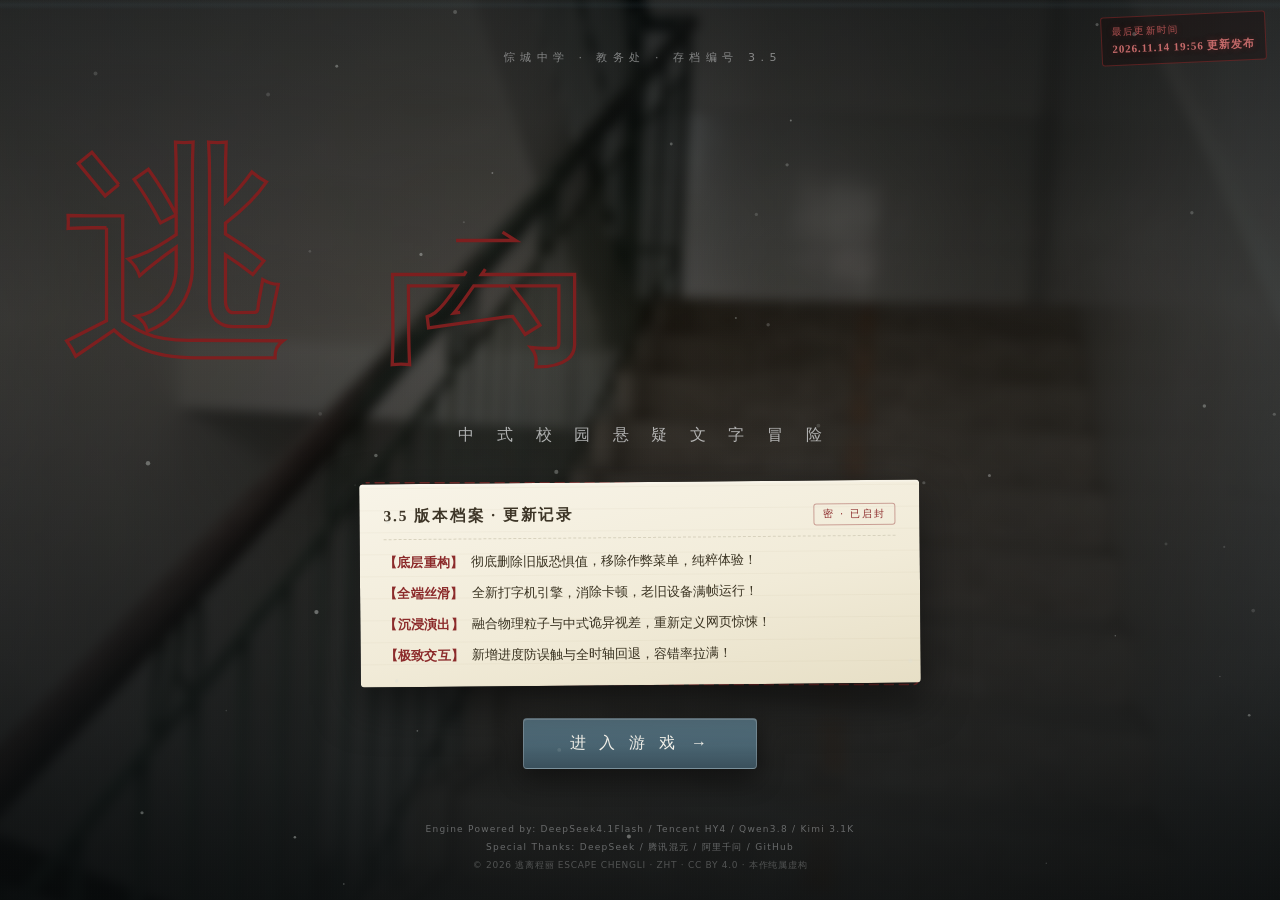
==== commit 5d8d46ca: "测试推送" ====
--- a/index.html
+++ b/index.html
@@ -2,184 +2,109 @@
 <html lang="zh-CN">
 <head>
 <meta charset="UTF-8">
-<meta name="theme-color" content="#0d0d0d">
+<meta name="theme-color" content="#0b0f11">
 <meta name="viewport" content="width=device-width, initial-scale=1.0, viewport-fit=cover">
 <meta http-equiv="Cache-Control" content="no-cache, no-store, must-revalidate">
-<title>逃离 程丽</title>
+<title>逃离 程丽 · 3.5</title>
+<link rel="stylesheet" href="static/css/index.css">
+
 <style>
-*{margin:0;padding:0;box-sizing:border-box;-webkit-tap-highlight-color:transparent!important}
-html,body{
-  background:#0a0a0a;color:#e8e8e8;
-  font-family:-apple-system,BlinkMacSystemFont,"PingFang SC","Microsoft YaHei","Noto Sans SC",sans-serif;
-  min-height:100vh;overflow:hidden;
-  -webkit-font-smoothing:antialiased;
-}
-.layer{position:fixed;inset:0;display:flex;align-items:center;justify-content:center;transition:opacity 1s cubic-bezier(.4,0,.2,1)}
-
-/* 扫描线 + 暗角 */
-.crt{position:fixed;inset:0;pointer-events:none;z-index:1}
-.crt::before{
-  content:"";position:absolute;inset:0;
-  background:repeating-linear-gradient(0deg,rgba(0,0,0,.35) 0px,rgba(0,0,0,.35) 1px,transparent 1px,transparent 5px);
-  opacity:.25;mix-blend-mode:multiply;
-}
-.crt::after{
-  content:"";position:absolute;inset:0;
-  background:radial-gradient(ellipse 95% 80% at 50% 50%,transparent 50%,rgba(0,0,0,.8) 100%);
-}
-
-/* 过场文字 */
-#intro{z-index:10}
-.intro-line{
-  position:absolute;text-align:center;padding:0 32px;
-  font-size:clamp(34px,9vw,56px);
-  font-weight:500;letter-spacing:.14em;
-  color:#e8e8e8;
-  opacity:0;transform:translateY(12px);
-  transition:opacity 1.4s cubic-bezier(.16,1,.3,1),transform 1.4s cubic-bezier(.16,1,.3,1);
-}
-.intro-line.show{opacity:1;transform:translateY(0)}
-.intro-line.out{opacity:0;transform:translateY(-8px)}
-.intro-line.small{
-  font-size:clamp(18px,5vw,26px);
-  font-weight:400;letter-spacing:.4em;
-  color:rgba(232,232,232,.8);
-}
-
-/* 轻触进入 */
-#enter{z-index:20;opacity:0;pointer-events:none;transition:opacity 1.2s ease}
-#enter.show{opacity:1;pointer-events:auto;cursor:pointer}
-.enter-inner{text-align:center}
-.enter-text{
-  font-size:clamp(18px,5vw,24px);
-  letter-spacing:.5em;
-  color:rgba(232,232,232,.7);
-  animation:tapPulse 2s ease-in-out infinite;
-}
-@keyframes tapPulse{
-  0%,100%{opacity:.55}
-  50%{opacity:1}
-}
-.enter-hint{
-  margin-top:16px;
-  font-size:13px;
-  letter-spacing:.3em;
-  color:rgba(232,232,232,.3);
-}
-
-/* 跳转淡出 */
-body.leaving{opacity:0;transition:opacity .6s ease}
+/* 页面加载淡入 */
+html{opacity:0;transition:opacity .6s ease}
+html.page-ready{opacity:1}
+/* 频闪遮罩 */
+#flickerOverlay{position:fixed;inset:0;z-index:500;pointer-events:none;opacity:0;transition:opacity 40ms linear}
+/* 扫描线（环境层） */
+.scanline-overlay{position:fixed;top:0;left:0;width:100%;height:10px;
+  background:linear-gradient(to bottom,transparent,rgba(74,101,114,.12),transparent);
+  animation:scan 8s linear infinite;pointer-events:none;z-index:600}
+@keyframes scan{0%{transform:translateY(-100%)}100%{transform:translateY(100%)}}
+@media (prefers-reduced-motion: reduce){.scanline-overlay{display:none}}
 </style>
 
-<style>
-/* 新页面加载后，从 0 淡入到 1 */
-html {
-  opacity: 0;
-  transition: opacity .4s ease;
-}
-html.page-ready {
-  opacity: 1;
-}
-</style>
 <script>
-/* 页面一加载完，立刻淡入 */
 (function(){
-  function fadeIn(){
-    document.documentElement.classList.add("page-ready");
-  }
+  function fadeIn(){ document.documentElement.classList.add("page-ready"); }
   if (document.readyState === "loading") {
-    document.addEventListener("DOMContentLoaded", function(){
-      requestAnimationFrame(fadeIn);
-    });
-  } else {
-    requestAnimationFrame(fadeIn);
-  }
+    document.addEventListener("DOMContentLoaded", function(){ requestAnimationFrame(fadeIn); });
+  } else { requestAnimationFrame(fadeIn); }
 })();
+/* 注销 SW + 清缓存（确保永远最新） */
+if ("serviceWorker" in navigator) navigator.serviceWorker.getRegistrations().then(function(r){ r.forEach(function(x){ x.unregister(); }); });
+if ("caches" in window) caches.keys().then(function(k){ k.forEach(function(x){ caches.delete(x); }); });
 </script>
-
-
-<script>
-/* 主动注销所有 Service Worker + 清缓存（确保永远最新） */
-if ("serviceWorker" in navigator) {
-  navigator.serviceWorker.getRegistrations().then(function(regs){
-    regs.forEach(function(r){ r.unregister(); });
-  });
-}
-if ("caches" in window) {
-  caches.keys().then(function(keys){
-    keys.forEach(function(k){ caches.delete(k); });
-  });
-}
-</script>
-
 </head>
 <body>
 
-<div class="crt"></div>
-
-<!-- 阶段1：过场文字 -->
-<div class="layer" id="intro">
-  <div class="intro-line" id="t1">逃 离 程 丽</div>
-  <div class="intro-line small" id="t2">恐怖校园文字冒险</div>
+<!-- 视差·背景层：教学楼走廊（虚化暗调） -->
+<div class="plx-bg" aria-hidden="true">
+  <div class="bg-photo"></div>
+  <div class="bg-veil"></div>
+  <div class="grain"></div>
 </div>
 
-<!-- 阶段2：轻触进入 -->
-<div class="layer" id="enter">
-  <div class="enter-inner">
-    <div class="enter-text">轻 触 进 入 主 页</div>
-    <div class="enter-hint">TAP TO ENTER</div>
+<!-- 视差·前景层：粉笔灰 / 试卷遗书 / 血滴（Canvas 程序化） -->
+<canvas id="fxCanvas" aria-hidden="true"></canvas>
+
+<!-- 日光灯频闪遮罩 -->
+<div id="flickerOverlay" aria-hidden="true"></div>
+
+<div class="scanline-overlay" aria-hidden="true"></div>
+
+<!-- 印泥时间戳 -->
+<div class="stamp-time">最后更新时间<br><b>2026.11.14 19:56 更新发布</b></div>
+
+<!-- 视差·中景层：标题与档案 -->
+<main class="poster">
+
+  <p class="poster-tag">悰城中学 · 教务处 · 存档编号 3.5</p>
+
+  <!-- 场景 B：SVG 血迹书写 -->
+  <div class="title-wrap">
+    <svg id="bloodTitle" viewBox="0 0 900 235" aria-label="逃离 程丽">
+      <text class="bt-char" x="115" y="178" text-anchor="middle">逃</text>
+      <text class="bt-char" x="338" y="178" text-anchor="middle">离</text>
+      <text class="bt-char" x="561" y="178" text-anchor="middle">程</text>
+      <text class="bt-char" x="784" y="178" text-anchor="middle">丽</text>
+    </svg>
+    <p class="poster-sub">中 式 校 园 悬 疑 文 字 冒 险</p>
   </div>
-</div>
 
+  <!-- 场景 E：红线缝合的档案卡 -->
+  <section class="dossier" aria-label="3.5 版本档案">
+    <svg class="stitch-svg" aria-hidden="true"><rect id="stitchRect" x="0.4%" y="0.4%" width="99.2%" height="99.2%" rx="4"/></svg>
+    <div class="dossier-card">
+      <header class="dossier-head">
+        <h2 class="dossier-title">3.5 版本档案 · 更新记录</h2>
+        <span class="dossier-no">密 · 已启封</span>
+      </header>
+      <ul class="dossier-list">
+        <li><span class="mark">【底层重构】</span>彻底删除旧版恐惧值，移除作弊菜单，纯粹体验！</li>
+        <li><span class="mark">【全端丝滑】</span>全新打字机引擎，消除卡顿，老旧设备满帧运行！</li>
+        <li><span class="mark">【沉浸演出】</span>融合物理粒子与中式诡异视差，重新定义网页惊悚！</li>
+        <li><span class="mark">【极致交互】</span>新增进度防误触与全时轴回退，容错率拉满！</li>
+      </ul>
+    </div>
+  </section>
+
+  <!-- 行动区（强制看完开场，无跳过入口） -->
+  <div class="poster-acts">
+    <a class="btn-enter" href="home.html">进 入 游 戏 <span aria-hidden="true">→</span></a>
+  </div>
+
+  <!-- 致谢：机密档案脚注 -->
+  <footer class="poster-foot">
+    <p>Engine Powered by: DeepSeek4.1Flash / Tencent HY4 / Qwen3.8 / Kimi 3.1K</p>
+    <p>Special Thanks: DeepSeek / 腾讯混元 / 阿里千问 / GitHub</p>
+    <p class="foot-tiny">© 2026 逃离程丽 ESCAPE CHENGLI · ZHT · CC BY 4.0 · 本作纯属虚构</p>
+  </footer>
+
+</main>
+
+<script src="static/js/intro-anim.js"></script>
 <script>
-(function(){
-  "use strict";
-
-  function $(id){ return document.getElementById(id); }
-
-  function showLine(id, hold, done){
-    var el = $(id);
-    el.classList.remove("out");
-    el.classList.add("show");
-    setTimeout(function(){
-      el.classList.remove("show");
-      el.classList.add("out");
-      setTimeout(done, 1100);
-    }, hold);
-  }
-
-  /* 过场：两行文字，约 5 秒 */
-  showLine("t1", 1800, function(){
-    showLine("t2", 1600, function(){
-      setTimeout(function(){
-        $("intro").style.opacity = "0";
-        setTimeout(function(){
-          $("intro").style.display = "none";
-          $("enter").classList.add("show");
-        }, 800);
-      }, 300);
-    });
-  });
-
-  /* 轻触进入 */
-  var entered = false;
-  function goHome(){
-    if (entered) return;
-    entered = true;
-    document.body.classList.add("leaving");
-    setTimeout(function(){ location.href = "home.html"; }, 650);
-  }
-
-  $("enter").addEventListener("click", goHome);
-  $("enter").addEventListener("touchend", function(e){
-    e.preventDefault();
-    goHome();
-  }, { passive: false });
-
-})();
+  if (window.EC_ANIM) EC_ANIM.initIndex();
 </script>
-
-
 
 </body>
 </html>
--- a/static/css/index.css
+++ b/static/css/index.css
@@ -0,0 +1,205 @@
+/* ============================================================
+   逃离程丽 · index.css —— 3.1 电影级开场（程序化动效版）
+   布局与材质层；核心动画全部由 intro-anim.js 的
+   Canvas / SVG / JS 物理驱动（本文件不承载装饰性关键帧）。
+   ============================================================ */
+
+:root{
+  --mist:#E6E8E9;
+  --chalk:#4A6572;
+  --chalk-deep:#3A505C;
+  --blood:#8C2B2B;
+  --blood-deep:#5C1717;
+  --paper:#F6F2E7;
+  --ink:#20262B;
+  --mist-dim:rgba(230,232,233,.72);
+  --serif:"Songti SC","Noto Serif SC","Source Han Serif SC",STSong,SimSun,Georgia,serif;
+  --sans:"PingFang SC","Noto Sans SC",system-ui,-apple-system,sans-serif;
+}
+
+*{box-sizing:border-box;margin:0;padding:0;-webkit-tap-highlight-color:transparent}
+html,body{min-height:100%}
+body{
+  background:#0b0f11;color:var(--mist);
+  font-family:var(--sans);
+  overflow-x:hidden;min-height:100vh;
+  -webkit-font-smoothing:antialiased;
+}
+html{opacity:0;transition:opacity .6s ease}
+html.page-ready{opacity:1}
+
+/* ---------- 视差·背景层（JS translate3d 驱动） ---------- */
+.plx-bg{position:fixed;inset:-24px;z-index:0;will-change:transform}
+.bg-photo{
+  position:absolute;inset:0;
+  background-image:url("../img/场景背景（正常）/楼道.webp");
+  background-size:cover;background-position:center 42%;
+  filter:blur(6px) brightness(.4) saturate(.7) contrast(1.06);
+}
+.bg-veil{
+  position:absolute;inset:0;
+  background:
+    radial-gradient(ellipse 92% 72% at 50% 36%, rgba(10,14,16,.10) 0%, rgba(10,14,16,.5) 72%, rgba(6,9,10,.78) 100%),
+    linear-gradient(180deg, rgba(11,15,17,.42) 0%, rgba(11,15,17,.08) 36%, rgba(11,15,17,.6) 100%);
+}
+.grain{
+  position:absolute;inset:0;opacity:.10;pointer-events:none;
+  background-image:repeating-conic-gradient(rgba(255,255,255,.05) 0% .7%, transparent .7% 1.4%);
+  background-size:3px 3px;
+}
+
+/* ---------- 视差·前景层：fx 画布 ---------- */
+#fxCanvas{
+  position:fixed;inset:0;z-index:30;
+  width:100%;height:100%;
+  pointer-events:none;
+  will-change:transform;
+}
+
+/* ---------- 印泥时间戳 ---------- */
+.stamp-time{
+  position:fixed;top:14px;right:14px;z-index:40;
+  font-family:var(--sans);
+  font-size:9.5px;letter-spacing:.14em;line-height:1.7;
+  color:rgba(190,88,88,.92);
+  text-shadow:0 0 6px rgba(140,43,43,.4);
+  border:1.5px solid rgba(140,43,43,.55);
+  border-radius:3px;
+  padding:6px 10px;
+  transform:rotate(-2.5deg);
+  background:rgba(20,8,8,.35);
+}
+.stamp-time b{font-family:var(--serif);font-size:11px;letter-spacing:.08em;color:#c46a6a}
+
+/* ---------- 内容层 ---------- */
+.poster{
+  position:relative;z-index:20;
+  min-height:100vh;
+  display:flex;flex-direction:column;align-items:center;
+  padding:clamp(18px,4.5vh,44px) 20px calc(26px + env(safe-area-inset-bottom,0px));
+  will-change:transform;
+}
+.poster-tag{
+  font-size:11px;letter-spacing:.5em;text-indent:.5em;
+  color:var(--mist-dim);opacity:.7;margin-top:1vh;
+}
+
+/* ---------- 场景 B：血迹书写 ---------- */
+.title-wrap{margin-top:clamp(8px,3vh,34px);text-align:center;width:100%}
+.title-svg{
+  width:min(760px,96vw);
+  display:block;margin:0 auto;
+  overflow:visible;
+}
+.bt-char{
+  font-family:var(--serif);
+  font-size:172px;
+  fill:rgba(140,43,43,0);
+  fill-opacity:1;
+  stroke:#7d1f1f;
+  stroke-width:2.4;
+  transition:fill .7s ease;
+}
+.bt-char.inked{
+  fill:rgba(150,45,45,.94);
+  text-shadow:none;
+  filter:drop-shadow(0 0 14px rgba(140,43,43,.45));
+}
+.poster-sub{
+  margin-top:6px;
+  font-family:var(--serif);
+  font-size:clamp(12px,2.6vw,16px);
+  letter-spacing:.58em;text-indent:.58em;
+  color:var(--mist-dim);
+}
+
+/* ---------- 场景 E：红线缝合档案卡 ---------- */
+.dossier{
+  margin-top:clamp(18px,4vh,40px);
+  width:min(560px,94vw);
+  position:relative;
+}
+.stitch-svg{
+  position:absolute;inset:0;width:100%;height:100%;
+  pointer-events:none;overflow:visible;
+}
+.stitch-svg rect{
+  fill:none;
+  stroke:rgba(140,43,43,.75);
+  stroke-width:1.6;
+  stroke-linecap:round;
+}
+.dossier-card{
+  background:
+    repeating-linear-gradient(0deg, rgba(120,104,64,.045) 0px, rgba(120,104,64,.045) 1px, transparent 1px, transparent 22px),
+    linear-gradient(168deg, #F8F4E8 0%, #F1EBD8 58%, #E7DFC6 100%);
+  color:var(--ink);
+  border-radius:4px;
+  padding:22px 24px 20px;
+  box-shadow:0 18px 44px rgba(0,0,0,.5), 0 2px 0 rgba(255,255,255,.25) inset;
+  transform:rotate(-.5deg);
+}
+.dossier-head{
+  display:flex;align-items:baseline;justify-content:space-between;gap:10px;
+  padding-bottom:10px;margin-bottom:12px;
+  border-bottom:1px dashed #D8D2BE;
+}
+.dossier-title{
+  font-family:var(--serif);
+  font-size:15.5px;font-weight:600;letter-spacing:.12em;
+  color:#3d3527;white-space:nowrap;
+}
+.dossier-no{
+  font-size:10px;letter-spacing:.2em;color:var(--blood);
+  border:1px solid rgba(140,43,43,.4);
+  padding:3px 8px;border-radius:3px;white-space:nowrap;
+}
+.dossier-list{list-style:none;display:flex;flex-direction:column;gap:9px}
+.dossier-list li{
+  display:flex;gap:8px;align-items:flex-start;
+  font-size:13px;line-height:1.7;color:#3a3322;
+}
+.dossier-list .mark{
+  flex:none;
+  font-weight:700;letter-spacing:.02em;
+  color:var(--blood);
+}
+
+/* ---------- CTA ---------- */
+.poster-acts{
+  margin-top:clamp(18px,3.6vh,32px);
+  display:flex;justify-content:center;
+}
+.btn-enter{
+  display:inline-flex;align-items:center;gap:10px;
+  font-family:var(--serif);
+  font-size:16px;letter-spacing:.3em;text-indent:.1em;
+  color:#F5F3EC;
+  background:linear-gradient(180deg,#55717F,var(--chalk) 55%,var(--chalk-deep));
+  border:1px solid rgba(255,255,255,.22);
+  border-radius:4px;
+  padding:14px 44px;
+  text-decoration:none;
+  box-shadow:0 10px 26px rgba(0,0,0,.45), 0 1px 0 rgba(255,255,255,.2) inset;
+  transition:transform .18s cubic-bezier(.2,.8,.2,1), box-shadow .18s ease, filter .18s ease;
+}
+.btn-enter:hover{transform:translateY(-2px);box-shadow:0 16px 34px rgba(0,0,0,.55);filter:brightness(1.06)}
+.btn-enter:active{transform:translateY(1px)}
+
+/* ---------- 致谢：机密档案脚注 ---------- */
+.poster-foot{
+  margin-top:auto;padding-top:24px;text-align:center;
+  font-size:9px;letter-spacing:.14em;line-height:2;
+  color:rgba(230,232,233,.38);
+}
+.poster-foot .foot-tiny{color:rgba(230,232,233,.28);letter-spacing:.08em}
+
+/* ---------- 小屏 ---------- */
+@media (max-width:480px){
+  .title-svg{width:100vw}
+  .bt-char{font-size:190px}
+  .dossier-card{padding:18px 16px 16px}
+  .dossier-list li{font-size:12px;line-height:1.65}
+  .stamp-time{font-size:8.5px;top:10px;right:10px;padding:5px 8px}
+  .stamp-time b{font-size:10px}
+}
